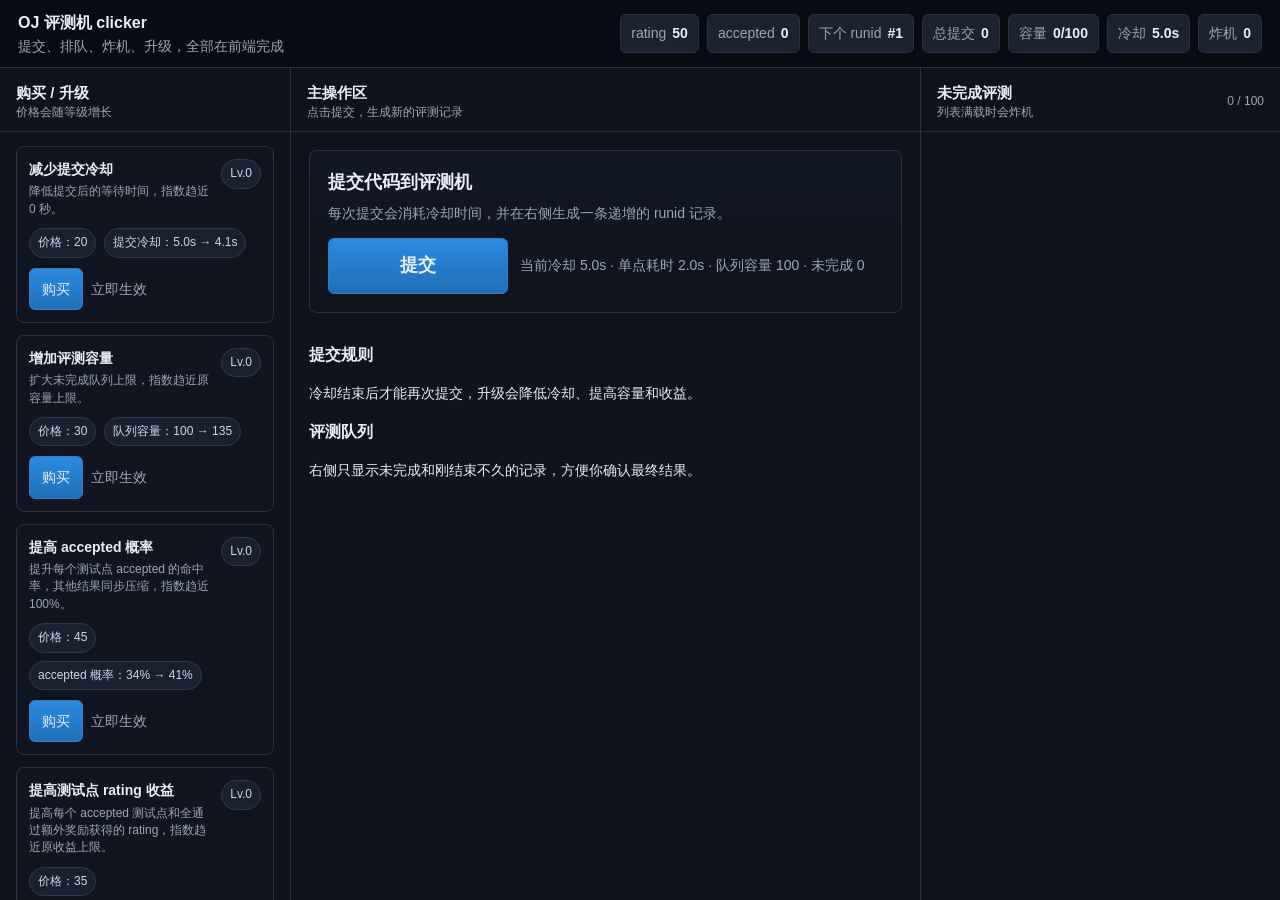
==== games/judge/index.html @ 15dc4944 "feat: 优化提交冷却、容量、接受概率和测试点收益逻辑，更新描述和效果显示" ====
<!doctype html>
<html lang="zh-CN">
<head>
  <meta charset="utf-8">
  <meta name="viewport" content="width=device-width, initial-scale=1">
  <title>OJ 评测机 clicker</title>
  <style>
    :root {
      color-scheme: dark;
      --bg: #0d1016;
      --panel: #141925;
      --panel-2: #111520;
      --line: #2a3242;
      --line-2: #3a4458;
      --text: #e8edf8;
      --muted: #9aa6ba;
      --good: #6bd68f;
      --warn: #efc75e;
      --bad: #ff7b7b;
      --chip: #1b2230;
      --radius: 8px;
      --sidebar: 290px;
      --rightbar: 360px;
      --topbar-h: 68px;
    }

    * { box-sizing: border-box; }
    html, body { height: 100%; }
    body {
      margin: 0;
      font: 14px/1.45 "Segoe UI", "PingFang SC", "Microsoft YaHei", sans-serif;
      background: linear-gradient(180deg, #0b0e14 0%, #0d1016 100%);
      color: var(--text);
      overflow: hidden;
    }

    button, input { font: inherit; }
    button {
      border: 1px solid var(--line);
      background: #1a2130;
      color: var(--text);
      border-radius: 6px;
      padding: 10px 12px;
      cursor: pointer;
      transition: background .15s ease, transform .08s ease, opacity .15s ease;
    }
    button:hover:not(:disabled) { background: #20293b; }
    button:active:not(:disabled) { transform: translateY(1px); }
    button:disabled { opacity: .45; cursor: not-allowed; }

    .app { height: 100vh; display: flex; flex-direction: column; }

    .topbar {
      min-height: var(--topbar-h);
      border-bottom: 1px solid var(--line);
      background: rgba(9, 12, 18, .96);
      display: flex;
      align-items: center;
      justify-content: space-between;
      gap: 12px;
      padding: 10px 18px;
    }
    .brand { display: flex; flex-direction: column; gap: 2px; min-width: 0; }
    .brand strong { font-size: 16px; letter-spacing: 0; }
    .brand span,
    .meta,
    .stat-label,
    .hint,
    .list-item small,
    .upgrade-desc,
    .sub,
    .meta-line,
    .empty,
    .log-entry time,
    .queue-foot {
      color: var(--muted);
    }

    .stats {
      display: flex;
      flex-wrap: wrap;
      gap: 8px;
      justify-content: flex-end;
    }
    .stat {
      display: inline-flex;
      align-items: center;
      gap: 6px;
      padding: 8px 10px;
      background: var(--chip);
      border: 1px solid var(--line);
      border-radius: 6px;
      white-space: nowrap;
    }
    .stat b { color: var(--text); }

    .main {
      flex: 1;
      min-height: 0;
      display: grid;
      grid-template-columns: var(--sidebar) minmax(360px, 1fr) var(--rightbar);
    }
    .panel {
      min-width: 0;
      min-height: 0;
      background: rgba(16, 20, 28, .94);
      overflow: hidden;
    }
    .panel + .panel { border-left: 1px solid var(--line); }
    .panel-inner { height: 100%; min-height: 0; display: flex; flex-direction: column; }
    .panel-head {
      padding: 14px 16px 10px;
      border-bottom: 1px solid var(--line);
      display: flex;
      justify-content: space-between;
      gap: 12px;
      align-items: center;
      flex-wrap: wrap;
    }
    .panel-head h2 { margin: 0; font-size: 15px; }
    .panel-head .sub { font-size: 12px; }
    .panel-body {
      min-height: 0;
      overflow: auto;
      padding: 14px 16px 16px;
      flex: 1 1 auto;
    }

    .upgrade-list,
    .queue-list { display: flex; flex-direction: column; gap: 12px; }
    .upgrade {
      border: 1px solid var(--line);
      border-radius: var(--radius);
      background: var(--panel-2);
      padding: 12px;
    }
    .upgrade-top {
      display: flex;
      justify-content: space-between;
      gap: 10px;
      align-items: flex-start;
    }
    .upgrade h3 { margin: 0 0 4px; font-size: 14px; }
    .upgrade-desc { font-size: 12px; margin-bottom: 10px; }
    .upgrade-meta { display: flex; flex-wrap: wrap; gap: 8px; margin-bottom: 10px; }
    .badge {
      display: inline-flex;
      align-items: center;
      gap: 4px;
      padding: 5px 8px;
      background: #192131;
      border: 1px solid #2e3a4f;
      border-radius: 999px;
      color: #cdd7e7;
      font-size: 12px;
      white-space: nowrap;
    }
    .upgrade-actions { display: flex; gap: 8px; align-items: center; flex-wrap: wrap; }
    .primary {
      background: linear-gradient(180deg, #2d8be0 0%, #1f6fb8 100%);
      border-color: #2b7fc8;
    }
    .primary:hover:not(:disabled) { background: linear-gradient(180deg, #3493e9 0%, #2177c6 100%); }

    .center-stage { display: flex; flex-direction: column; min-height: 0; }
    .workbench {
      display: grid;
      gap: 14px;
      padding: 18px;
      height: 100%;
      min-height: 0;
      align-content: start;
    }
    .submit-box {
      border: 1px solid var(--line);
      border-radius: var(--radius);
      background: linear-gradient(180deg, #121825 0%, #0f141d 100%);
      padding: 18px;
    }
    .submit-box h2 { margin: 0 0 8px; font-size: 18px; }
    .submit-box p { margin: 0 0 14px; color: var(--muted); }
    .submit-row { display: flex; gap: 12px; align-items: center; flex-wrap: wrap; }
    .submit-btn { min-width: 180px; min-height: 56px; font-size: 18px; font-weight: 700; }
    .submit-btn[disabled] { background: #1d2330; }

    .center-hint {
      border: 1px solid var(--line);
      border-radius: var(--radius);
      background: var(--panel-2);
      padding: 12px 14px;
      color: var(--muted);
      font-size: 13px;
    }

    .list-item {
      border: 1px solid var(--line);
      border-radius: var(--radius);
      background: var(--panel-2);
      padding: 12px;
      display: grid;
      gap: 8px;
    }
    .list-item-top {
      display: flex;
      justify-content: space-between;
      gap: 10px;
      align-items: center;
    }
    .list-item-note {
      font-size: 12px;
      color: var(--muted);
    }
    .status {
      display: inline-flex;
      align-items: center;
      padding: 4px 8px;
      border-radius: 999px;
      border: 1px solid var(--line);
      background: #181f2d;
      font-size: 12px;
      white-space: nowrap;
    }
    .status.good { color: var(--good); }
    .status.warn { color: var(--warn); }
    .status.bad { color: var(--bad); }
    .progress {
      height: 8px;
      background: #0e131c;
      border: 1px solid #273244;
      border-radius: 999px;
      overflow: hidden;
    }
    .progress > i {
      display: block;
      height: 100%;
      width: 0%;
      background: linear-gradient(90deg, #3d8ddb 0%, #6dc3ff 100%);
    }
    .list-item-footer,
    .queue-foot {
      display: flex;
      justify-content: space-between;
      gap: 10px;
      align-items: center;
      flex-wrap: wrap;
      font-size: 12px;
    }
    .empty {
      border: 1px dashed #334156;
      border-radius: var(--radius);
      padding: 18px;
      text-align: center;
      background: rgba(12, 16, 23, .55);
    }

    .overlay {
      position: fixed;
      inset: 0;
      background: rgba(0, 0, 0, .74);
      display: none;
      align-items: center;
      justify-content: center;
      padding: 20px;
      z-index: 50;
    }
    .overlay.show { display: flex; }
    .modal {
      width: min(420px, 100%);
      border: 1px solid #5f2424;
      background: #141016;
      color: var(--text);
      border-radius: 10px;
      overflow: hidden;
    }
    .modal-head {
      padding: 14px 16px;
      background: #2a1113;
      border-bottom: 1px solid #55242a;
      font-weight: 700;
    }
    .modal-body { padding: 16px; }
    .modal-body p { margin: 0 0 14px; color: #f3d9d9; font-size: 15px; }
    .modal-actions { display: flex; justify-content: flex-end; gap: 10px; }

    @media (max-width: 1120px) {
      .main {
        grid-template-columns: 270px minmax(0, 1fr);
        grid-template-rows: 1fr 1fr;
      }
      .panel.right {
        grid-column: 1 / -1;
        border-left: 0;
        border-top: 1px solid var(--line);
      }
    }

    @media (max-width: 840px) {
      body { overflow: auto; }
      .app { height: auto; min-height: 100vh; }
      .topbar {
        height: auto;
        padding: 12px 14px;
        align-items: flex-start;
        flex-direction: column;
      }
      .main {
        grid-template-columns: 1fr;
        grid-template-rows: auto auto auto;
        overflow: visible;
      }
      .panel + .panel {
        border-left: 0;
        border-top: 1px solid var(--line);
      }
      .panel-body { max-height: none; overflow: visible; }
      .center-cards { grid-template-columns: 1fr; }
      .submit-btn { width: 100%; }
      .submit-row { align-items: stretch; }
    }
  </style>
</head>
<body>
  <div class="app">
    <header class="topbar">
      <div class="brand">
        <strong>OJ 评测机 clicker</strong>
        <span>提交、排队、炸机、升级，全部在前端完成</span>
      </div>
      <div class="stats" id="stats"></div>
    </header>

    <main class="main">
      <section class="panel left">
        <div class="panel-inner">
          <div class="panel-head">
            <div>
              <h2>购买 / 升级</h2>
              <div class="sub">价格会随等级增长</div>
            </div>
          </div>
          <div class="panel-body">
            <div class="upgrade-list" id="upgrades"></div>
          </div>
        </div>
      </section>

      <section class="panel center">
        <div class="panel-inner center-stage">
          <div class="panel-head">
            <div>
              <h2>主操作区</h2>
              <div class="sub">点击提交，生成新的评测记录</div>
            </div>
          </div>
          <div class="workbench">
            <div class="submit-box">
              <h2>提交代码到评测机</h2>
              <p>每次提交会消耗冷却时间，并在右侧生成一条递增的 runid 记录。</p>
              <div class="submit-row">
                <button class="primary submit-btn" id="submitBtn">提交</button>
                <div class="meta" id="submitMeta"></div>
              </div>
            </div>

            <div class="center-cards">
              <div class="info-card">
                <h3>提交规则</h3>
                <p>冷却结束后才能再次提交，升级会降低冷却、提高容量和收益。</p>
              </div>
              <div class="info-card">
                <h3>评测队列</h3>
                <p>右侧只显示未完成和刚结束不久的记录，方便你确认最终结果。</p>
              </div>
            </div>
          </div>
        </div>
      </section>

      <section class="panel right">
        <div class="panel-inner">
          <div class="panel-head">
            <div>
              <h2>未完成评测</h2>
              <div class="sub">列表满载时会炸机</div>
            </div>
            <div class="sub" id="queueCount"></div>
          </div>
          <div class="panel-body">
            <div class="queue-list" id="queueList"></div>
          </div>
        </div>
      </section>
    </main>
  </div>

  <div class="overlay" id="bombOverlay" aria-hidden="true">
    <div class="modal" role="dialog" aria-modal="true" aria-labelledby="bombTitle">
      <div class="modal-head" id="bombTitle">评测机异常</div>
      <div class="modal-body">
        <p>你把评测机炸了💀</p>
        <div class="modal-actions">
          <button class="primary" id="closeBomb">关闭</button>
        </div>
      </div>
    </div>
  </div>

  <script>
    (() => {
      const STORAGE_KEY = 'oj-judge-clicker-save-v3';
      const STATUS_STEPS = ['Waiting', 'Compiling', 'Running testcase'];
      const TESTCASE_COUNT = 5;
      const TESTCASE_BASE_MS = 2000;
      const ALL_ACCEPTED_BONUS = 20;
      const FINAL_RESULTS = [
        { key: 'accepted', weight: 34, color: 'good' },
        { key: 'WA', weight: 22, color: 'warn' },
        { key: 'TLE', weight: 17, color: 'bad' },
        { key: 'MLE', weight: 10, color: 'bad' },
        { key: 'RE', weight: 11, color: 'bad' },
        { key: 'CE', weight: 6, color: 'bad' }
      ];

      const upgradeDefs = [
        {
          key: 'cooldown',
          title: '减少提交冷却',
          desc: '降低提交后的等待时间，指数趋近 0 秒。',
          basePrice: 20,
          priceMul: 1.55,
          effect: level => `提交冷却：${formatCooldown(getCooldownMs(level))} → ${formatCooldown(getCooldownMs(level + 1))}`
        },
        {
          key: 'capacity',
          title: '增加评测容量',
          desc: '扩大未完成队列上限，指数趋近原容量上限。',
          basePrice: 30,
          priceMul: 1.62,
          effect: level => `队列容量：${getCapacity(level)} → ${getCapacity(level + 1)}`
        },
        {
          key: 'accept',
          title: '提高 accepted 概率',
          desc: '提升每个测试点 accepted 的命中率，其他结果同步压缩，指数趋近 100%。',
          basePrice: 45,
          priceMul: 1.7,
          effect: level => `accepted 概率：${Math.round(getAcceptChance(level) * 100)}% → ${Math.round(getAcceptChance(level + 1) * 100)}%`
        },
        {
          key: 'testcase',
          title: '提高测试点 rating 收益',
          desc: '提高每个 accepted 测试点和全通过额外奖励获得的 rating，指数趋近原收益上限。',
          basePrice: 35,
          priceMul: 1.66,
          effect: level => `测试点收益：+${getTestcaseYield(level)} → +${getTestcaseYield(level + 1)} rating`
        },
        {
          key: 'speed',
          title: '优化测试点耗时',
          desc: '降低每个测试点的评测耗时，指数趋近 0ms。',
          basePrice: 40,
          priceMul: 1.58,
          effect: level => `单点耗时：${formatTestcaseDuration(getTestcaseDurationMs(level))} → ${formatTestcaseDuration(getTestcaseDurationMs(level + 1))}`
        }
      ];

      const el = {
        stats: document.getElementById('stats'),
        upgrades: document.getElementById('upgrades'),
        submitBtn: document.getElementById('submitBtn'),
        submitMeta: document.getElementById('submitMeta'),
        queueList: document.getElementById('queueList'),
        queueCount: document.getElementById('queueCount'),
        log: document.getElementById('log'),
        bombOverlay: document.getElementById('bombOverlay'),
        closeBomb: document.getElementById('closeBomb')
      };

      const defaultState = () => ({
        rating: 50,
        score: 0,
        nextRunId: 1,
        totalSubmits: 0,
        nextSubmitAt: 0,
        upgrades: { cooldown: 0, capacity: 0, accept: 0, testcase: 0, speed: 0 },
        queue: [],
        bombCount: 0,
        bombVisible: false,
        log: [],
        lastTickAt: Date.now()
      });

      let state = loadState();
      let timer = null;
      let bootstrapped = false;

      function loadState() {
        try {
          const raw = localStorage.getItem(STORAGE_KEY);
          if (!raw) return defaultState();
          return mergeState(defaultState(), JSON.parse(raw));
        } catch {
          return defaultState();
        }
      }

      function mergeState(base, saved) {
        const merged = {
          ...base,
          ...(saved && typeof saved === 'object' ? saved : {})
        };
        merged.upgrades = { ...base.upgrades, ...(saved && saved.upgrades ? saved.upgrades : {}) };
        merged.queue = Array.isArray(saved && saved.queue) ? saved.queue : [];
        merged.finished = Array.isArray(saved && saved.finished) ? saved.finished : [];
        merged.rating = Math.max(0, Number(merged.rating) || 0);
        merged.score = Math.max(0, Number(merged.score) || 0);
        merged.nextRunId = Math.max(1, Number(merged.nextRunId) || 1);
        merged.totalSubmits = Math.max(0, Number(merged.totalSubmits) || 0);
        merged.nextSubmitAt = Math.max(0, Number(merged.nextSubmitAt) || 0);
        merged.bombCount = Math.max(0, Number(merged.bombCount) || 0);
        merged.bombVisible = Boolean(merged.bombVisible);
        merged.lastTickAt = Number(merged.lastTickAt) || Date.now();
        return merged;
      }

      function saveState() {
        state.lastTickAt = Date.now();
        localStorage.setItem(STORAGE_KEY, JSON.stringify(state));
      }

      function clamp(v, min, max) {
        return Math.min(max, Math.max(min, v));
      }

      function formatNumber(v) {
        return Math.floor(v).toLocaleString('zh-CN');
      }

      function formatCooldown(ms) {
        if (ms <= 0) return '0s';
        return `${(ms / 1000).toFixed(ms >= 10000 ? 0 : 1)}s`;
      }

      function formatTestcaseDuration(ms) {
        if (ms <= 0) return '0ms';
        return ms < 1000 ? `${ms}ms` : formatCooldown(ms);
      }

      function formatDuration(ms) {
        const s = Math.floor(ms / 1000);
        const m = Math.floor(s / 60);
        const rem = s % 60;
        return m <= 0 ? `${rem}s` : `${m}m ${rem}s`;
      }

      function escapeHtml(text) {
        return String(text)
          .replace(/&/g, '&amp;')
          .replace(/</g, '&lt;')
          .replace(/>/g, '&gt;')
          .replace(/"/g, '&quot;')
          .replace(/'/g, '&#39;');
      }

      function logLine(text) {
        if (!Array.isArray(state.log)) state.log = [];
        state.log.unshift({
          text: String(text || ''),
          at: Date.now()
        });
        state.log = state.log.slice(0, 50);
      }

      function addRating(amount) {
        state.rating += amount;
      }

      function randomChoiceWeighted(items) {
        const total = items.reduce((sum, item) => sum + item.weight, 0);
        let roll = Math.random() * total;
        for (const item of items) {
          roll -= item.weight;
          if (roll <= 0) return item;
        }
        return items[items.length - 1];
      }

      function approachLimit(base, limit, level, decay) {
        return limit - (limit - base) * Math.pow(decay, Math.max(0, level));
      }

      function getCooldownMs(level) {
        return Math.ceil(approachLimit(5000, 0, level, 0.82));
      }

      function getCapacity(level) {
        return Math.floor(approachLimit(100, 660, level, 0.9375));
      }

      function getAcceptChance(level) {
        return approachLimit(0.34, 1, level, 0.9);
      }

      function getTestcaseYield(level) {
        return Math.floor(approachLimit(2, 26, level, 11 / 12));
      }

      function getAllAcceptedBonus(level) {
        return Math.floor(approachLimit(ALL_ACCEPTED_BONUS, 80, level, 11 / 12));
      }

      function getTestcaseDurationMs(level) {
        return Math.ceil(approachLimit(TESTCASE_BASE_MS, 0, level, 0.88));
      }

      function getPrice(def) {
        const level = state.upgrades[def.key] || 0;
        return Math.ceil(def.basePrice * Math.pow(def.priceMul, level));
      }

      function canAfford(def) {
        return state.rating >= getPrice(def);
      }

      function resultColor(result) {
        const found = FINAL_RESULTS.find(r => r.key === result);
        return found ? found.color : 'warn';
      }

      function numericRunId(job) {
        const runId = Number(job && job.runId);
        return Number.isFinite(runId) ? runId : 0;
      }

      function currentCooldown() {
        return getCooldownMs(state.upgrades.cooldown || 0);
      }

      function queueCapacity() {
        return getCapacity(state.upgrades.capacity || 0);
      }

      function currentPendingCount() {
        return state.queue.length;
      }

      function pickTestcaseResult() {
        const acceptChance = getAcceptChance(state.upgrades.accept || 0);
        if (Math.random() < acceptChance) {
          return FINAL_RESULTS.find(item => item.key === 'accepted');
        }
        const speedBoost = state.upgrades.speed || 0;
        const optimizedFactor = 1 + speedBoost * 0.02;
        const adjusted = FINAL_RESULTS
          .filter(item => item.key !== 'accepted')
          .map(item => {
            if (item.key === 'TLE' || item.key === 'MLE' || item.key === 'RE') {
              return { ...item, weight: item.weight / optimizedFactor };
            }
            return item;
          });
        return randomChoiceWeighted(adjusted);
      }

      function spawnRun() {
        const now = Date.now();
        const runId = state.nextRunId++;
        const job = {
          runId,
          createdAt: now,
          stageIndex: 0,
          stageStartAt: now,
          testcaseIndex: 0,
          acceptedCount: 0,
          finalResult: null,
          finalAt: null,
          progress: 0
        };
        state.queue.push(job);
        state.totalSubmits += 1;
        state.nextSubmitAt = now + currentCooldown();
        // logLine(`runid #${runId} 已提交到评测队列`);
        if (state.queue.length > queueCapacity()) {
          triggerBomb();
        }
      }

      function triggerBomb() {
        state.bombCount += 1;
        state.queue = [];
        state.bombVisible = true;
        state.nextSubmitAt = Math.max(state.nextSubmitAt, Date.now() + 1000);
        // logLine('评测机炸了，队列已清空');
        renderBomb();
        saveState();
      }

      function finishJob(job, now, resultKey) {
        job.finalResult = resultKey;
        job.finalAt = now;
        job.progress = 100;
        job.resultAt = now;
        job.purgeAt = now + 1500;
        if (resultKey === 'accepted') {
          addRating(getAllAcceptedBonus(state.upgrades.testcase || 0));
          state.score += 1;
        }
        state.finished.unshift(job);
        state.finished = state.finished.slice(0, 12);
      }

      function tickJobs(now) {
        const nextQueue = [];
        for (const job of state.queue) {
          if (job.finalResult) continue;
          const stageDuration = job.stageIndex < 2 ? 700 : getTestcaseDurationMs(state.upgrades.speed || 0);
          const stageStartAt = Number(job.stageStartAt);
          if (!Number.isFinite(stageStartAt) || stageStartAt <= 0 || stageStartAt > now) {
            job.stageStartAt = now;
          }
          const elapsed = now - job.stageStartAt;
          if (elapsed >= stageDuration) {
            if (job.stageIndex < 2) {
              job.stageIndex += 1;
              job.stageStartAt = now;
            } else {
              const result = pickTestcaseResult();
              if (result.key === 'accepted') {
                job.acceptedCount += 1;
                addRating(getTestcaseYield(state.upgrades.testcase || 0));
                if (job.acceptedCount >= TESTCASE_COUNT) {
                  finishJob(job, now, 'accepted');
                  continue;
                }
                job.testcaseIndex += 1;
                job.stageStartAt = now;
              } else {
                finishJob(job, now, result.key);
                continue;
              }
            }
          }
          nextQueue.push(job);
        }
        state.queue = nextQueue.filter(job => !job.finalResult);
        state.finished = state.finished.filter(job => !job.resultShownAt || now < job.purgeAt);
      }

      function updateCooldown(now) {
        if (state.nextSubmitAt && now >= state.nextSubmitAt) {
          state.nextSubmitAt = 0;
        }
      }

      function computeJobView(job, now) {
        if (job.finalResult) {
          return {
            status: job.finalResult,
            detail: '已完成',
            progress: 100,
            color: resultColor(job.finalResult)
          };
        }
        const stageDuration = job.stageIndex < 2 ? 700 : getTestcaseDurationMs(state.upgrades.speed || 0);
        const stageStartAt = Number(job.stageStartAt);
        const elapsed = Number.isFinite(stageStartAt) ? now - stageStartAt : 0;
        const progress = clamp(elapsed / stageDuration, 0, 1);
        const stage = STATUS_STEPS[job.stageIndex] || 'Waiting';
        const nextStage = STATUS_STEPS[job.stageIndex + 1];
        const detail = nextStage ? `${stage} → ${nextStage}` : `测试点 ${job.testcaseIndex + 1}/${TESTCASE_COUNT}`;
        return {
          status: stage,
          detail,
          progress: Math.round(progress * 100),
          color: 'warn'
        };
      }

      function renderUpgrades() {
        el.upgrades.innerHTML = '';
        for (const def of upgradeDefs) {
          const level = state.upgrades[def.key] || 0;
          const price = getPrice(def);
          const disabled = !canAfford(def);
          const node = document.createElement('div');
          node.className = 'upgrade';
          node.innerHTML = `
            <div class="upgrade-top">
              <div>
                <h3>${def.title}</h3>
                <div class="upgrade-desc">${def.desc}</div>
              </div>
              <span class="badge">Lv.${level}</span>
            </div>
            <div class="upgrade-meta">
              <span class="badge">价格：${formatNumber(price)}</span>
              <span class="badge">${def.effect(level)}</span>
            </div>
            <div class="upgrade-actions">
              <button class="primary" data-upgrade="${def.key}" ${disabled ? 'disabled' : ''}>购买</button>
              <span class="hint">${disabled ? 'rating 不足' : '立即生效'}</span>
            </div>
          `;
          el.upgrades.appendChild(node);
        }
      }

      function renderStats() {
        const now = Date.now();
        const remain = Math.max(0, state.nextSubmitAt - now);
        const cooldownMs = currentCooldown();
        el.stats.innerHTML = `
          <div class="stat"><span class="stat-label">rating</span><b>${formatNumber(state.rating)}</b></div>
          <div class="stat"><span class="stat-label">accepted</span><b>${formatNumber(state.score)}</b></div>
          <div class="stat"><span class="stat-label">下个 runid</span><b>#${state.nextRunId}</b></div>
          <div class="stat"><span class="stat-label">总提交</span><b>${formatNumber(state.totalSubmits)}</b></div>
          <div class="stat"><span class="stat-label">容量</span><b>${currentPendingCount()}/${queueCapacity()}</b></div>
          <div class="stat"><span class="stat-label">冷却</span><b>${remain > 0 ? formatCooldown(remain) : formatCooldown(cooldownMs)}</b></div>
          <div class="stat"><span class="stat-label">炸机</span><b>${formatNumber(state.bombCount)}</b></div>
        `;
      }

      function renderSubmit() {
        const now = Date.now();
        const remain = Math.max(0, state.nextSubmitAt - now);
        const canSubmit = remain <= 0 && !state.bombVisible;
        el.submitBtn.disabled = !canSubmit;
        el.submitBtn.textContent = canSubmit ? '提交' : `冷却中 ${Math.ceil(remain / 1000)}s`;
        el.submitMeta.textContent = `当前冷却 ${formatCooldown(currentCooldown())} · 单点耗时 ${formatTestcaseDuration(getTestcaseDurationMs(state.upgrades.speed || 0))} · 队列容量 ${queueCapacity()} · 未完成 ${currentPendingCount()}`;
      }

      function renderQueue() {
        el.queueCount.textContent = `${currentPendingCount()} / ${queueCapacity()}`;
        const now = Date.now();
        const visibleJobs = state.queue
          .concat(state.finished)
          .sort((a, b) => numericRunId(b) - numericRunId(a));
        if (!visibleJobs.length) {
          el.queueList.innerHTML = '<div class="empty">暂无未完成评测</div>';
          return;
        }
        el.queueList.innerHTML = '';
        for (const job of visibleJobs) {
          if (job.finalResult && !job.resultShownAt) {
            job.resultShownAt = now;
            job.purgeAt = now + 1500;
          }
          const view = computeJobView(job, now);
          const item = document.createElement('div');
          item.className = 'list-item';
          item.innerHTML = `
            <div class="list-item-top">
              <div>
                <strong>runid #${job.runId}</strong><br>
                <small>${view.detail}</small>
              </div>
              <span class="status ${view.color}">${view.status}</span>
            </div>
            <div class="progress"><i style="width:${view.progress}%"></i></div>
            <div class="list-item-footer">
              <span>阶段：${STATUS_STEPS[job.stageIndex] || 'Finalizing'}${job.stageIndex >= 2 ? ` ${job.testcaseIndex + 1}/${TESTCASE_COUNT}` : ''}</span>
              <span>已用时：${formatDuration(Math.max(0, now - job.createdAt))}</span>
            </div>
          `;
          el.queueList.appendChild(item);
        }
      }

      function renderLog() {
        if (!el.log) return;
        if (!state.log.length) {
          el.log.innerHTML = '<div class="log-entry">系统已就绪</div>';
          return;
        }
        el.log.innerHTML = state.log.map(item => `
          <div class="log-entry">
            <div>${escapeHtml(item.text)}</div>
            <time>${new Date(item.at).toLocaleTimeString('zh-CN', { hour12: false })}</time>
          </div>
        `).join('');
      }

      function renderBomb() {
        if (!el.bombOverlay) return;
        el.bombOverlay.classList.toggle('show', state.bombVisible);
        el.bombOverlay.setAttribute('aria-hidden', String(!state.bombVisible));
      }

      function renderAll() {
        renderUpgrades();
        renderStats();
        renderSubmit();
        renderQueue();
        renderLog();
        renderBomb();
      }

      function purchaseUpgrade(key) {
        const def = upgradeDefs.find(x => x.key === key);
        if (!def) return;
        const level = state.upgrades[key] || 0;
        const price = getPrice(def);
        if (state.rating < price) return;
        state.rating -= price;
        state.upgrades[key] = level + 1;
        // logLine(`购买 ${def.title} Lv.${level + 1}`);
        saveState();
        renderAll();
      }

      function mainLoop() {
        const now = Date.now();
        const delta = now - (state.lastTickAt || now);
        if (delta < 0 || delta > 60000) state.lastTickAt = now;
        updateCooldown(now);
        tickJobs(now);
        renderAll();
        saveState();
      }

      function startLoop() {
        if (!timer) {
          timer = setInterval(mainLoop, 250);
        }
        if (!bootstrapped) {
          window.addEventListener('focus', mainLoop);
          document.addEventListener('visibilitychange', () => {
            if (!document.hidden) mainLoop();
          });
          window.addEventListener('beforeunload', saveState);
          bootstrapped = true;
        }
      }

      el.upgrades.addEventListener('click', e => {
        const btn = e.target.closest('[data-upgrade]');
        if (!btn) return;
        purchaseUpgrade(btn.dataset.upgrade);
      });

      if (el.submitBtn) {
        el.submitBtn.addEventListener('click', () => {
          const now = Date.now();
          if (state.bombVisible) return;
          if (now < state.nextSubmitAt) return;
          spawnRun();
          saveState();
          renderAll();
        });
      }

      if (el.closeBomb) {
        el.closeBomb.addEventListener('click', () => {
          state.bombVisible = false;
          // logLine('关闭炸机弹窗');
          saveState();
          renderAll();
        });
      }

      if (el.bombOverlay) {
        el.bombOverlay.addEventListener('click', e => {
          if (e.target === el.bombOverlay && el.closeBomb) el.closeBomb.click();
        });
      }

      state.queue = state.queue.map(job => ({
        ...job,
        runId: Number(job.runId) || 0,
        createdAt: Number(job.createdAt) || Date.now(),
        stageIndex: clamp(Number(job.stageIndex) || 0, 0, STATUS_STEPS.length - 1),
        stageStartAt: sanitizeStageStartAt(job),
        testcaseIndex: clamp(Number(job.testcaseIndex) || 0, 0, TESTCASE_COUNT - 1),
        acceptedCount: clamp(Number(job.acceptedCount) || 0, 0, TESTCASE_COUNT),
        finalResult: job.finalResult || null,
        finalAt: Number(job.finalAt) || null,
        progress: Number(job.progress) || 0
      }));

      function sanitizeStageStartAt(job) {
        const now = Date.now();
        const stageStartAt = Number(job.stageStartAt);
        const createdAt = Number(job.createdAt);
        if (Number.isFinite(stageStartAt) && stageStartAt > 0 && stageStartAt <= now) return stageStartAt;
        if (Number.isFinite(createdAt) && createdAt > 0 && createdAt <= now) return createdAt;
        return now;
      }

      state.log = state.log.map(item => ({
        text: String(item.text || ''),
        at: Number(item.at) || Date.now()
      }));

      if (!state.log.length) {
        // logLine('系统已就绪');
      }

      renderAll();
      mainLoop();
      startLoop();
    })();
  </script>
</body>
</html>
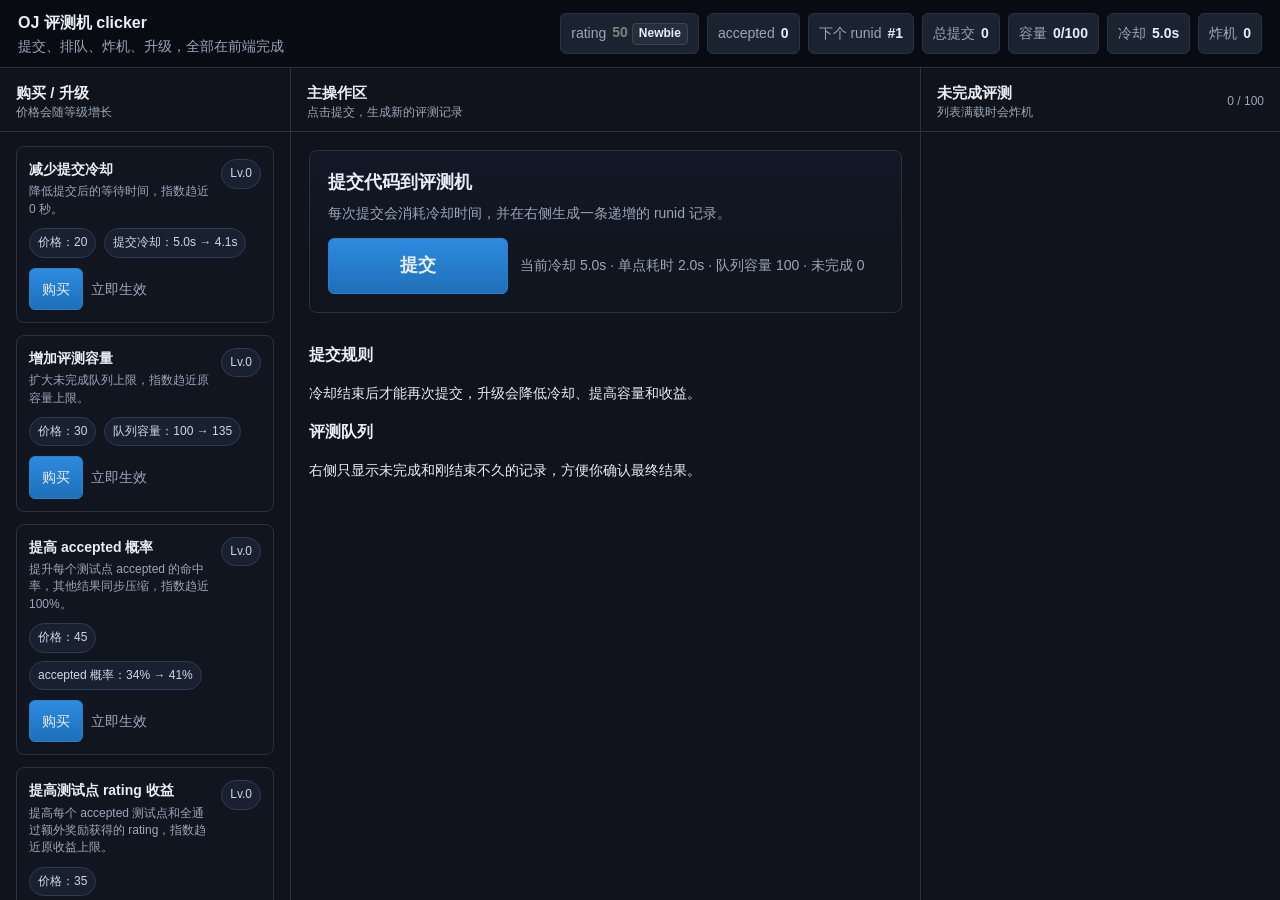
==== commit 4103e45c: "feat: 添加评分系统和自动提交功能，优化游戏逻辑和界面显示" ====
--- a/games/judge/index.html
+++ b/games/judge/index.html
@@ -190,6 +190,42 @@
       padding: 12px 14px;
       color: var(--muted);
       font-size: 13px;
+    }
+
+    .rating-value {
+      font-weight: 700;
+    }
+    .rating-value.unrated {
+      color: #000000;
+      -webkit-text-stroke: .35px #e8edf8;
+      text-shadow: 0 0 2px rgba(255, 255, 255, .55);
+    }
+    .rating-value.headquarters { color: #000000; -webkit-text-stroke: .35px #e8edf8; }
+    .rating-value.newbie { color: #808080; }
+    .rating-value.pupil { color: #008000; }
+    .rating-value.specialist { color: #03a89e; }
+    .rating-value.expert { color: #0000ff; }
+    .rating-value.candidate-master { color: #aa00aa; }
+    .rating-value.master,
+    .rating-value.international-master { color: #ff8c00; }
+    .rating-value.grandmaster,
+    .rating-value.international-grandmaster { color: #ff0000; }
+    .rating-value.legendary-grandmaster,
+    .rating-value.tourist {
+      color: #ff0000;
+      text-shadow: -0.55em 0 0 #000000;
+    }
+    .rating-title {
+      display: inline-flex;
+      align-items: center;
+      margin-left: 4px;
+      padding: 1px 6px;
+      border: 1px solid var(--line-2);
+      border-radius: 4px;
+      background: rgba(255, 255, 255, .06);
+      color: var(--text);
+      font-weight: 600;
+      font-size: 12px;
     }
 
     .list-item {
@@ -461,6 +497,14 @@
           basePrice: 40,
           priceMul: 1.58,
           effect: level => `单点耗时：${formatTestcaseDuration(getTestcaseDurationMs(level))} → ${formatTestcaseDuration(getTestcaseDurationMs(level + 1))}`
+        },
+        {
+          key: 'bot',
+          title: 'bot 自动提交',
+          desc: '每隔特定时间自动提交一份代码，升级会缩短间隔，封底为 0ms。',
+          basePrice: 120,
+          priceMul: 1.75,
+          effect: level => `自动提交间隔：${formatTestcaseDuration(getBotIntervalMs(level))} → ${formatTestcaseDuration(getBotIntervalMs(level + 1))}`
         }
       ];
 
@@ -482,7 +526,8 @@
         nextRunId: 1,
         totalSubmits: 0,
         nextSubmitAt: 0,
-        upgrades: { cooldown: 0, capacity: 0, accept: 0, testcase: 0, speed: 0 },
+        nextBotSubmitAt: 0,
+        upgrades: { cooldown: 0, capacity: 0, accept: 0, testcase: 0, speed: 0, bot: 0 },
         queue: [],
         bombCount: 0,
         bombVisible: false,
@@ -517,6 +562,7 @@
         merged.nextRunId = Math.max(1, Number(merged.nextRunId) || 1);
         merged.totalSubmits = Math.max(0, Number(merged.totalSubmits) || 0);
         merged.nextSubmitAt = Math.max(0, Number(merged.nextSubmitAt) || 0);
+        merged.nextBotSubmitAt = Math.max(0, Number(merged.nextBotSubmitAt) || 0);
         merged.bombCount = Math.max(0, Number(merged.bombCount) || 0);
         merged.bombVisible = Boolean(merged.bombVisible);
         merged.lastTickAt = Number(merged.lastTickAt) || Date.now();
@@ -537,11 +583,13 @@
       }
 
       function formatCooldown(ms) {
+        if (!Number.isFinite(ms)) return '未购买';
         if (ms <= 0) return '0s';
         return `${(ms / 1000).toFixed(ms >= 10000 ? 0 : 1)}s`;
       }
 
       function formatTestcaseDuration(ms) {
+        if (!Number.isFinite(ms)) return '未购买';
         if (ms <= 0) return '0ms';
         return ms < 1000 ? `${ms}ms` : formatCooldown(ms);
       }
@@ -611,6 +659,11 @@
 
       function getTestcaseDurationMs(level) {
         return Math.ceil(approachLimit(TESTCASE_BASE_MS, 0, level, 0.88));
+      }
+
+      function getBotIntervalMs(level) {
+        if (level <= 0) return Infinity;
+        return Math.ceil(approachLimit(10000, 0, level - 1, 0.82));
       }
 
       function getPrice(def) {
@@ -662,7 +715,7 @@
         return randomChoiceWeighted(adjusted);
       }
 
-      function spawnRun() {
+      function spawnRun(applyManualCooldown = true) {
         const now = Date.now();
         const runId = state.nextRunId++;
         const job = {
@@ -678,7 +731,9 @@
         };
         state.queue.push(job);
         state.totalSubmits += 1;
-        state.nextSubmitAt = now + currentCooldown();
+        if (applyManualCooldown) {
+          state.nextSubmitAt = now + currentCooldown();
+        }
         // logLine(`runid #${runId} 已提交到评测队列`);
         if (state.queue.length > queueCapacity()) {
           triggerBomb();
@@ -752,6 +807,64 @@
         }
       }
 
+      function updateBot(now) {
+        const botLevel = state.upgrades.bot || 0;
+        if (botLevel <= 0 || state.bombVisible) {
+          state.nextBotSubmitAt = 0;
+          return;
+        }
+        const interval = getBotIntervalMs(botLevel);
+        if (!Number.isFinite(interval)) return;
+        if (!state.nextBotSubmitAt || state.nextBotSubmitAt > now + interval) {
+          state.nextBotSubmitAt = now + interval;
+          return;
+        }
+        const capacity = queueCapacity();
+        let guard = 0;
+        while (now >= state.nextBotSubmitAt && guard < 25) {
+          spawnRun(false);
+          if (state.bombVisible || state.queue.length > capacity) break;
+          state.nextBotSubmitAt += interval;
+          if (interval <= 0) break;
+          guard += 1;
+        }
+        if (interval <= 0 && !state.bombVisible) {
+          state.nextBotSubmitAt = now;
+        }
+      }
+
+      function ratingInfo(rating) {
+        const r = Math.floor(Number(rating) || 0);
+        const tiers = [
+          { min: 4000, cls: 'tourist', title: 'Tourist' },
+          { min: 3000, cls: 'legendary-grandmaster', title: 'Legendary Grandmaster' },
+          { min: 2600, cls: 'international-grandmaster', title: 'International Grandmaster' },
+          { min: 2400, cls: 'grandmaster', title: 'Grandmaster' },
+          { min: 2300, cls: 'international-master', title: 'International Master' },
+          { min: 2100, cls: 'master', title: 'Master' },
+          { min: 1900, cls: 'candidate-master', title: 'Candidate Master' },
+          { min: 1600, cls: 'expert', title: 'Expert' },
+          { min: 1400, cls: 'specialist', title: 'Specialist' },
+          { min: 1200, cls: 'pupil', title: 'Pupil' },
+          { min: 0, cls: 'newbie', title: 'Newbie' }
+        ];
+        const tier = tiers.find(item => r >= item.min) || tiers[tiers.length - 1];
+        const decoration = r > 5000 ? ratingDecoration(r - 5000) : '';
+        return { ...tier, title: tier.title + decoration };
+      }
+
+      function ratingDecoration(extra) {
+        const stars = Math.floor(extra / 1000);
+        const pluses = Math.floor((extra % 1000) / 250);
+        const starText = stars > 9 ? `${stars}*` : '*'.repeat(stars);
+        return `${starText}${'+'.repeat(pluses)}`;
+      }
+
+      function renderRatingStat() {
+        const info = ratingInfo(state.rating);
+        return `<span class="rating-value ${info.cls}">${formatNumber(state.rating)}</span><span class="rating-title">${escapeHtml(info.title)}</span>`;
+      }
+
       function computeJobView(job, now) {
         if (job.finalResult) {
           return {
@@ -810,7 +923,7 @@
         const remain = Math.max(0, state.nextSubmitAt - now);
         const cooldownMs = currentCooldown();
         el.stats.innerHTML = `
-          <div class="stat"><span class="stat-label">rating</span><b>${formatNumber(state.rating)}</b></div>
+          <div class="stat"><span class="stat-label">rating</span><b>${renderRatingStat()}</b></div>
           <div class="stat"><span class="stat-label">accepted</span><b>${formatNumber(state.score)}</b></div>
           <div class="stat"><span class="stat-label">下个 runid</span><b>#${state.nextRunId}</b></div>
           <div class="stat"><span class="stat-label">总提交</span><b>${formatNumber(state.totalSubmits)}</b></div>
@@ -826,7 +939,9 @@
         const canSubmit = remain <= 0 && !state.bombVisible;
         el.submitBtn.disabled = !canSubmit;
         el.submitBtn.textContent = canSubmit ? '提交' : `冷却中 ${Math.ceil(remain / 1000)}s`;
-        el.submitMeta.textContent = `当前冷却 ${formatCooldown(currentCooldown())} · 单点耗时 ${formatTestcaseDuration(getTestcaseDurationMs(state.upgrades.speed || 0))} · 队列容量 ${queueCapacity()} · 未完成 ${currentPendingCount()}`;
+        const botLevel = state.upgrades.bot || 0;
+        const botText = botLevel > 0 ? ` · bot 间隔 ${formatTestcaseDuration(getBotIntervalMs(botLevel))}` : '';
+        el.submitMeta.textContent = `当前冷却 ${formatCooldown(currentCooldown())} · 单点耗时 ${formatTestcaseDuration(getTestcaseDurationMs(state.upgrades.speed || 0))}${botText} · 队列容量 ${queueCapacity()} · 未完成 ${currentPendingCount()}`;
       }
 
       function renderQueue() {
@@ -913,6 +1028,7 @@
         const delta = now - (state.lastTickAt || now);
         if (delta < 0 || delta > 60000) state.lastTickAt = now;
         updateCooldown(now);
+        updateBot(now);
         tickJobs(now);
         renderAll();
         saveState();
@@ -943,7 +1059,7 @@
           const now = Date.now();
           if (state.bombVisible) return;
           if (now < state.nextSubmitAt) return;
-          spawnRun();
+          spawnRun(true);
           saveState();
           renderAll();
         });
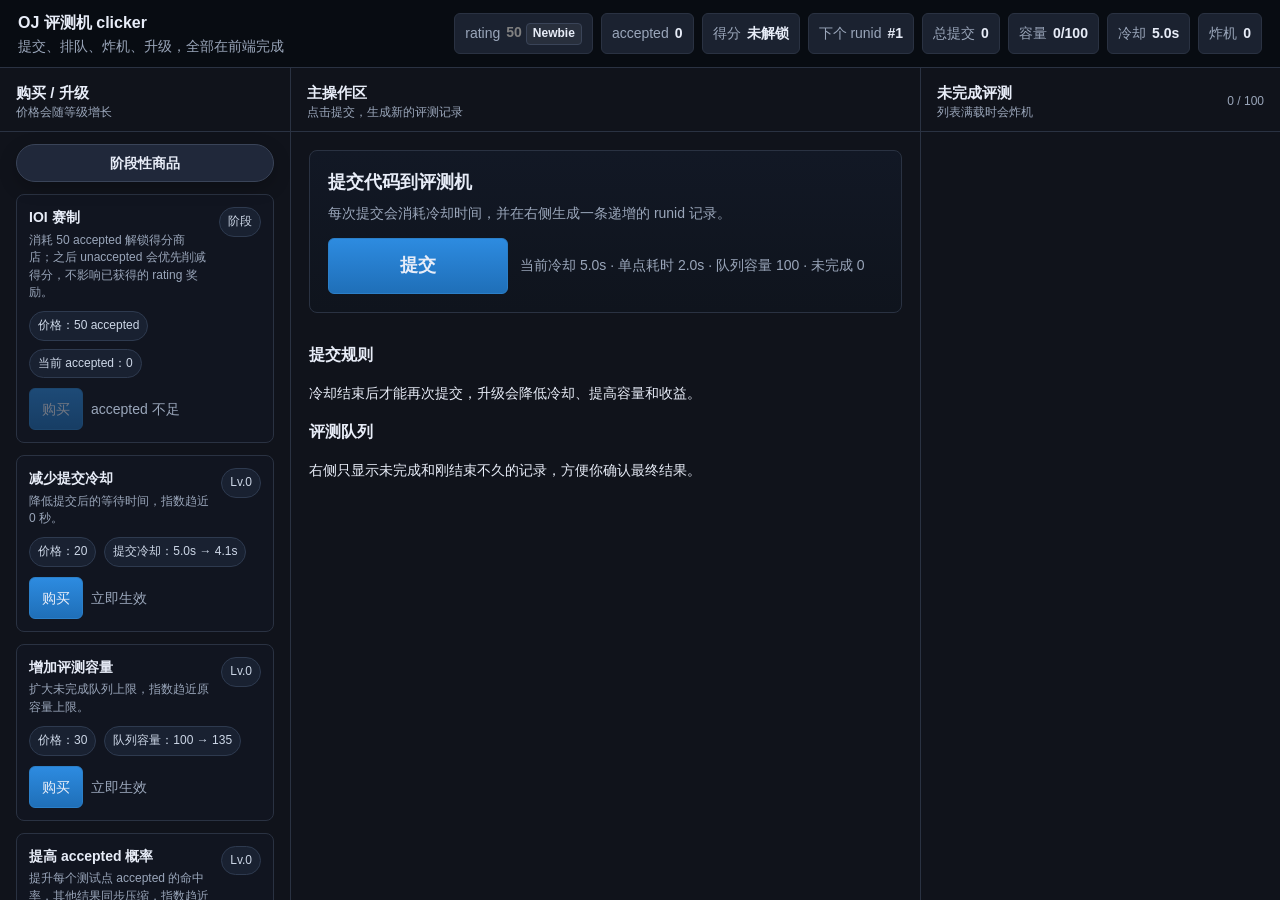
==== commit c5aaeac2: "feat: 添加阶段性商品功能，优化 accepted 和得分逻辑，更新界面显示" ====
--- a/games/judge/index.html
+++ b/games/judge/index.html
@@ -128,6 +128,20 @@
 
     .upgrade-list,
     .queue-list { display: flex; flex-direction: column; gap: 12px; }
+    .upgrade-divider {
+      position: sticky;
+      top: -14px;
+      z-index: 1;
+      margin: -2px 0 0;
+      padding: 8px 10px;
+      border: 1px solid var(--line-2);
+      border-radius: 999px;
+      background: #20283a;
+      color: var(--text);
+      font-weight: 700;
+      text-align: center;
+      box-shadow: 0 6px 18px rgba(0, 0, 0, .22);
+    }
     .upgrade {
       border: 1px solid var(--line);
       border-radius: var(--radius);
@@ -522,7 +536,9 @@
 
       const defaultState = () => ({
         rating: 50,
+        accepted: 0,
         score: 0,
+        ioiEnabled: false,
         nextRunId: 1,
         totalSubmits: 0,
         nextSubmitAt: 0,
@@ -558,7 +574,14 @@
         merged.queue = Array.isArray(saved && saved.queue) ? saved.queue : [];
         merged.finished = Array.isArray(saved && saved.finished) ? saved.finished : [];
         merged.rating = Math.max(0, Number(merged.rating) || 0);
-        merged.score = Math.max(0, Number(merged.score) || 0);
+        merged.ioiEnabled = Boolean(merged.ioiEnabled);
+        if (saved && typeof saved === 'object' && !('accepted' in saved) && !merged.ioiEnabled) {
+          merged.accepted = Math.max(0, Number(saved.score) || 0);
+          merged.score = 0;
+        } else {
+          merged.accepted = Math.max(0, Number(merged.accepted) || 0);
+          merged.score = Math.max(0, Number(merged.score) || 0);
+        }
         merged.nextRunId = Math.max(1, Number(merged.nextRunId) || 1);
         merged.totalSubmits = Math.max(0, Number(merged.totalSubmits) || 0);
         merged.nextSubmitAt = Math.max(0, Number(merged.nextSubmitAt) || 0);
@@ -671,11 +694,24 @@
         return Math.ceil(def.basePrice * Math.pow(def.priceMul, level));
       }
 
+      function getScorePrice() {
+        return Math.ceil(75 * Math.pow(1.18, state.score || 0));
+      }
+
       function canAfford(def) {
         return state.rating >= getPrice(def);
       }
 
+      function canBuyIoiRules() {
+        return !state.ioiEnabled && state.accepted >= 50;
+      }
+
+      function canBuyScore() {
+        return state.ioiEnabled && state.rating >= getScorePrice();
+      }
+
       function resultColor(result) {
+        if (result === 'unaccepted') return 'bad';
         const found = FINAL_RESULTS.find(r => r.key === result);
         return found ? found.color : 'warn';
       }
@@ -725,6 +761,8 @@
           stageStartAt: now,
           testcaseIndex: 0,
           acceptedCount: 0,
+          unacceptedCount: 0,
+          ratingEarned: 0,
           finalResult: null,
           finalAt: null,
           progress: 0
@@ -757,8 +795,11 @@
         job.resultAt = now;
         job.purgeAt = now + 1500;
         if (resultKey === 'accepted') {
-          addRating(getAllAcceptedBonus(state.upgrades.testcase || 0));
-          state.score += 1;
+          const bonus = getAllAcceptedBonus(state.upgrades.testcase || 0);
+          addRating(bonus);
+          job.ratingEarned = Math.max(0, Number(job.ratingEarned) || 0) + bonus;
+          addRating(job.ratingEarned);
+          state.accepted += 1;
         }
         state.finished.unshift(job);
         state.finished = state.finished.slice(0, 12);
@@ -781,10 +822,23 @@
             } else {
               const result = pickTestcaseResult();
               if (result.key === 'accepted') {
+                const yieldValue = getTestcaseYield(state.upgrades.testcase || 0);
                 job.acceptedCount += 1;
-                addRating(getTestcaseYield(state.upgrades.testcase || 0));
-                if (job.acceptedCount >= TESTCASE_COUNT) {
-                  finishJob(job, now, 'accepted');
+                addRating(yieldValue);
+                job.ratingEarned = Math.max(0, Number(job.ratingEarned) || 0) + yieldValue;
+                if (job.acceptedCount + job.unacceptedCount >= TESTCASE_COUNT) {
+                  finishJob(job, now, job.acceptedCount >= TESTCASE_COUNT ? 'accepted' : 'unaccepted');
+                  continue;
+                }
+                job.testcaseIndex += 1;
+                job.stageStartAt = now;
+              } else if (state.ioiEnabled) {
+                if (state.score > 0) {
+                  state.score = Math.max(0, state.score - 1);
+                }
+                job.unacceptedCount += 1;
+                if (state.score <= 0 || job.acceptedCount + job.unacceptedCount >= TESTCASE_COUNT) {
+                  finishJob(job, now, 'unaccepted');
                   continue;
                 }
                 job.testcaseIndex += 1;
@@ -869,7 +923,7 @@
         if (job.finalResult) {
           return {
             status: job.finalResult,
-            detail: '已完成',
+            detail: job.finalResult === 'accepted' ? `已完成 · rating 额外 +${formatNumber(job.ratingEarned || 0)}` : '已完成',
             progress: 100,
             color: resultColor(job.finalResult)
           };
@@ -880,7 +934,7 @@
         const progress = clamp(elapsed / stageDuration, 0, 1);
         const stage = STATUS_STEPS[job.stageIndex] || 'Waiting';
         const nextStage = STATUS_STEPS[job.stageIndex + 1];
-        const detail = nextStage ? `${stage} → ${nextStage}` : `测试点 ${job.testcaseIndex + 1}/${TESTCASE_COUNT}`;
+        const detail = nextStage ? `${stage} → ${nextStage}` : `测试点 ${job.testcaseIndex + 1}/${TESTCASE_COUNT}${job.unacceptedCount ? ` · unaccepted ${job.unacceptedCount}` : ''}`;
         return {
           status: stage,
           detail,
@@ -891,6 +945,7 @@
 
       function renderUpgrades() {
         el.upgrades.innerHTML = '';
+        renderPhaseShop();
         for (const def of upgradeDefs) {
           const level = state.upgrades[def.key] || 0;
           const price = getPrice(def);
@@ -918,13 +973,67 @@
         }
       }
 
+      function renderPhaseShop() {
+        const divider = document.createElement('div');
+        divider.className = 'upgrade-divider';
+        divider.textContent = '阶段性商品';
+        el.upgrades.appendChild(divider);
+
+        if (!state.ioiEnabled) {
+          const node = document.createElement('div');
+          node.className = 'upgrade';
+          node.innerHTML = `
+            <div class="upgrade-top">
+              <div>
+                <h3>IOI 赛制</h3>
+                <div class="upgrade-desc">消耗 50 accepted 解锁得分商店；之后 unaccepted 会优先削减得分，不影响已获得的 rating 奖励。</div>
+              </div>
+              <span class="badge">阶段</span>
+            </div>
+            <div class="upgrade-meta">
+              <span class="badge">价格：50 accepted</span>
+              <span class="badge">当前 accepted：${formatNumber(state.accepted)}</span>
+            </div>
+            <div class="upgrade-actions">
+              <button class="primary" data-special="ioi" ${canBuyIoiRules() ? '' : 'disabled'}>购买</button>
+              <span class="hint">${canBuyIoiRules() ? '购买后该商品消失' : 'accepted 不足'}</span>
+            </div>
+          `;
+          el.upgrades.appendChild(node);
+          return;
+        }
+
+        const price = getScorePrice();
+        const node = document.createElement('div');
+        node.className = 'upgrade';
+        node.innerHTML = `
+          <div class="upgrade-top">
+            <div>
+              <h3>得分</h3>
+              <div class="upgrade-desc">花费 rating 购买 +1 得分；评测出现 unaccepted 时会先消耗得分。</div>
+            </div>
+            <span class="badge">当前 ${formatNumber(state.score)}</span>
+          </div>
+          <div class="upgrade-meta">
+            <span class="badge">价格：${formatNumber(price)} rating</span>
+            <span class="badge">效果：得分 +1</span>
+          </div>
+          <div class="upgrade-actions">
+            <button class="primary" data-special="score" ${canBuyScore() ? '' : 'disabled'}>购买</button>
+            <span class="hint">${canBuyScore() ? '立即生效' : 'rating 不足'}</span>
+          </div>
+        `;
+        el.upgrades.appendChild(node);
+      }
+
       function renderStats() {
         const now = Date.now();
         const remain = Math.max(0, state.nextSubmitAt - now);
         const cooldownMs = currentCooldown();
         el.stats.innerHTML = `
           <div class="stat"><span class="stat-label">rating</span><b>${renderRatingStat()}</b></div>
-          <div class="stat"><span class="stat-label">accepted</span><b>${formatNumber(state.score)}</b></div>
+          <div class="stat"><span class="stat-label">accepted</span><b>${formatNumber(state.accepted)}</b></div>
+          <div class="stat"><span class="stat-label">得分</span><b>${state.ioiEnabled ? formatNumber(state.score) : '未解锁'}</b></div>
           <div class="stat"><span class="stat-label">下个 runid</span><b>#${state.nextRunId}</b></div>
           <div class="stat"><span class="stat-label">总提交</span><b>${formatNumber(state.totalSubmits)}</b></div>
           <div class="stat"><span class="stat-label">容量</span><b>${currentPendingCount()}/${queueCapacity()}</b></div>
@@ -1010,6 +1119,20 @@
         renderBomb();
       }
 
+      function purchaseSpecial(key) {
+        if (key === 'ioi') {
+          if (!canBuyIoiRules()) return;
+          state.accepted -= 50;
+          state.ioiEnabled = true;
+        } else if (key === 'score') {
+          if (!canBuyScore()) return;
+          state.rating -= getScorePrice();
+          state.score += 1;
+        }
+        saveState();
+        renderAll();
+      }
+
       function purchaseUpgrade(key) {
         const def = upgradeDefs.find(x => x.key === key);
         if (!def) return;
@@ -1049,6 +1172,11 @@
       }
 
       el.upgrades.addEventListener('click', e => {
+        const specialBtn = e.target.closest('[data-special]');
+        if (specialBtn) {
+          purchaseSpecial(specialBtn.dataset.special);
+          return;
+        }
         const btn = e.target.closest('[data-upgrade]');
         if (!btn) return;
         purchaseUpgrade(btn.dataset.upgrade);
@@ -1088,6 +1216,8 @@
         stageStartAt: sanitizeStageStartAt(job),
         testcaseIndex: clamp(Number(job.testcaseIndex) || 0, 0, TESTCASE_COUNT - 1),
         acceptedCount: clamp(Number(job.acceptedCount) || 0, 0, TESTCASE_COUNT),
+        unacceptedCount: clamp(Number(job.unacceptedCount) || 0, 0, TESTCASE_COUNT),
+        ratingEarned: Math.max(0, Number(job.ratingEarned) || 0),
         finalResult: job.finalResult || null,
         finalAt: Number(job.finalAt) || null,
         progress: Number(job.progress) || 0
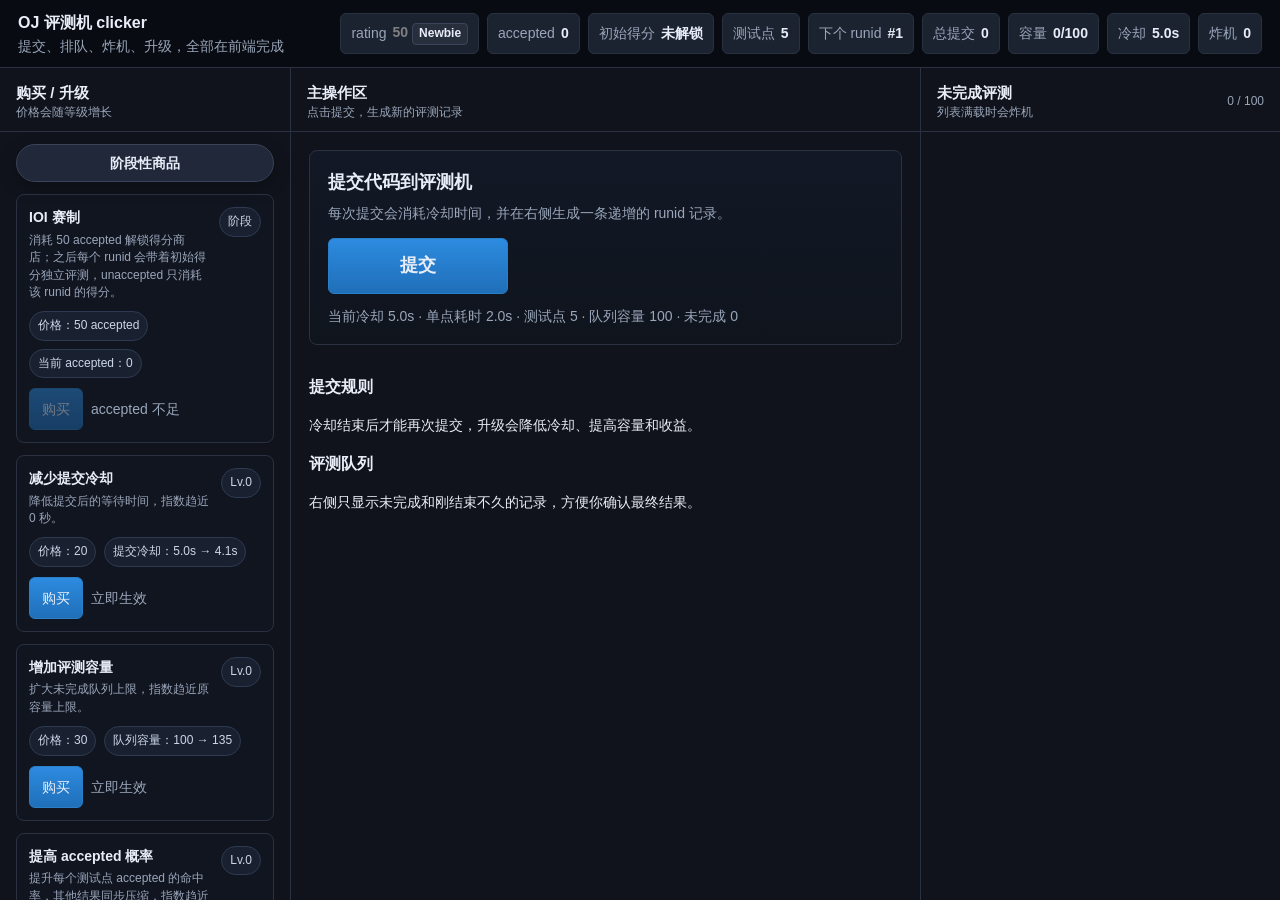
==== commit 575b4eb3: "feat: 更新测试点数量逻辑，优化得分系统和状态管理" ====
--- a/games/judge/index.html
+++ b/games/judge/index.html
@@ -457,9 +457,9 @@
 
   <script>
     (() => {
-      const STORAGE_KEY = 'oj-judge-clicker-save-v3';
+      const STORAGE_KEY = 'oj-judge-clicker-save-v4';
       const STATUS_STEPS = ['Waiting', 'Compiling', 'Running testcase'];
-      const TESTCASE_COUNT = 5;
+      const BASE_TESTCASE_COUNT = 5;
       const TESTCASE_BASE_MS = 2000;
       const ALL_ACCEPTED_BONUS = 20;
       const FINAL_RESULTS = [
@@ -499,7 +499,7 @@
         {
           key: 'testcase',
           title: '提高测试点 rating 收益',
-          desc: '提高每个 accepted 测试点和全通过额外奖励获得的 rating，指数趋近原收益上限。',
+          desc: '每升级一次，accepted 测试点 rating 奖励恒定 +1，上不封顶。',
           basePrice: 35,
           priceMul: 1.66,
           effect: level => `测试点收益：+${getTestcaseYield(level)} → +${getTestcaseYield(level + 1)} rating`
@@ -543,7 +543,7 @@
         totalSubmits: 0,
         nextSubmitAt: 0,
         nextBotSubmitAt: 0,
-        upgrades: { cooldown: 0, capacity: 0, accept: 0, testcase: 0, speed: 0, bot: 0 },
+        upgrades: { cooldown: 0, capacity: 0, accept: 0, testcase: 0, speed: 0, bot: 0, testcaseCount: 0 },
         queue: [],
         bombCount: 0,
         bombVisible: false,
@@ -673,7 +673,7 @@
       }
 
       function getTestcaseYield(level) {
-        return Math.floor(approachLimit(2, 26, level, 11 / 12));
+        return 2 + Math.max(0, Math.floor(Number(level) || 0));
       }
 
       function getAllAcceptedBonus(level) {
@@ -698,6 +698,14 @@
         return Math.ceil(75 * Math.pow(1.18, state.score || 0));
       }
 
+      function getTestcaseCountPrice() {
+        return Math.ceil(160 * Math.pow(1.35, state.upgrades.testcaseCount || 0));
+      }
+
+      function getTestcaseCount() {
+        return BASE_TESTCASE_COUNT + (state.upgrades.testcaseCount || 0);
+      }
+
       function canAfford(def) {
         return state.rating >= getPrice(def);
       }
@@ -708,6 +716,10 @@
 
       function canBuyScore() {
         return state.ioiEnabled && state.rating >= getScorePrice();
+      }
+
+      function canBuyTestcaseCount() {
+        return state.rating >= getTestcaseCountPrice();
       }
 
       function resultColor(result) {
@@ -762,6 +774,8 @@
           testcaseIndex: 0,
           acceptedCount: 0,
           unacceptedCount: 0,
+          scoreRemaining: state.ioiEnabled ? Math.max(0, Number(state.score) || 0) : 0,
+          testcaseCount: getTestcaseCount(),
           ratingEarned: 0,
           finalResult: null,
           finalAt: null,
@@ -821,23 +835,22 @@
               job.stageStartAt = now;
             } else {
               const result = pickTestcaseResult();
+              const testcaseCount = Math.max(1, Number(job.testcaseCount) || getTestcaseCount());
               if (result.key === 'accepted') {
                 const yieldValue = getTestcaseYield(state.upgrades.testcase || 0);
                 job.acceptedCount += 1;
                 addRating(yieldValue);
                 job.ratingEarned = Math.max(0, Number(job.ratingEarned) || 0) + yieldValue;
-                if (job.acceptedCount + job.unacceptedCount >= TESTCASE_COUNT) {
-                  finishJob(job, now, job.acceptedCount >= TESTCASE_COUNT ? 'accepted' : 'unaccepted');
+                if (job.acceptedCount + job.unacceptedCount >= testcaseCount) {
+                  finishJob(job, now, job.acceptedCount >= testcaseCount ? 'accepted' : 'unaccepted');
                   continue;
                 }
                 job.testcaseIndex += 1;
                 job.stageStartAt = now;
               } else if (state.ioiEnabled) {
-                if (state.score > 0) {
-                  state.score = Math.max(0, state.score - 1);
-                }
                 job.unacceptedCount += 1;
-                if (state.score <= 0 || job.acceptedCount + job.unacceptedCount >= TESTCASE_COUNT) {
+                job.scoreRemaining = Math.max(0, Number(job.scoreRemaining) || 0) - 1;
+                if (job.scoreRemaining <= 0 || job.acceptedCount + job.unacceptedCount >= testcaseCount) {
                   finishJob(job, now, 'unaccepted');
                   continue;
                 }
@@ -934,7 +947,9 @@
         const progress = clamp(elapsed / stageDuration, 0, 1);
         const stage = STATUS_STEPS[job.stageIndex] || 'Waiting';
         const nextStage = STATUS_STEPS[job.stageIndex + 1];
-        const detail = nextStage ? `${stage} → ${nextStage}` : `测试点 ${job.testcaseIndex + 1}/${TESTCASE_COUNT}${job.unacceptedCount ? ` · unaccepted ${job.unacceptedCount}` : ''}`;
+        const testcaseCount = Math.max(1, Number(job.testcaseCount) || getTestcaseCount());
+        const scoreText = state.ioiEnabled ? ` · runid 得分 ${formatNumber(Math.max(0, Number(job.scoreRemaining) || 0))}` : '';
+        const detail = nextStage ? `${stage} → ${nextStage}` : `测试点 ${job.testcaseIndex + 1}/${testcaseCount}${job.unacceptedCount ? ` · unaccepted ${job.unacceptedCount}` : ''}${scoreText}`;
         return {
           status: stage,
           detail,
@@ -986,7 +1001,7 @@
             <div class="upgrade-top">
               <div>
                 <h3>IOI 赛制</h3>
-                <div class="upgrade-desc">消耗 50 accepted 解锁得分商店；之后 unaccepted 会优先削减得分，不影响已获得的 rating 奖励。</div>
+                <div class="upgrade-desc">消耗 50 accepted 解锁得分商店；之后每个 runid 会带着初始得分独立评测，unaccepted 只消耗该 runid 的得分。</div>
               </div>
               <span class="badge">阶段</span>
             </div>
@@ -1003,27 +1018,49 @@
           return;
         }
 
-        const price = getScorePrice();
-        const node = document.createElement('div');
-        node.className = 'upgrade';
-        node.innerHTML = `
+        const scorePrice = getScorePrice();
+        const scoreNode = document.createElement('div');
+        scoreNode.className = 'upgrade';
+        scoreNode.innerHTML = `
           <div class="upgrade-top">
             <div>
-              <h3>得分</h3>
-              <div class="upgrade-desc">花费 rating 购买 +1 得分；评测出现 unaccepted 时会先消耗得分。</div>
+              <h3>初始得分</h3>
+              <div class="upgrade-desc">花费 rating 使每个新 runid 的初始得分 +1；该数值只会增加，不会被评测消耗。</div>
             </div>
             <span class="badge">当前 ${formatNumber(state.score)}</span>
           </div>
           <div class="upgrade-meta">
-            <span class="badge">价格：${formatNumber(price)} rating</span>
-            <span class="badge">效果：得分 +1</span>
+            <span class="badge">价格：${formatNumber(scorePrice)} rating</span>
+            <span class="badge">效果：新 runid 初始得分 +1</span>
           </div>
           <div class="upgrade-actions">
             <button class="primary" data-special="score" ${canBuyScore() ? '' : 'disabled'}>购买</button>
             <span class="hint">${canBuyScore() ? '立即生效' : 'rating 不足'}</span>
           </div>
         `;
-        el.upgrades.appendChild(node);
+        el.upgrades.appendChild(scoreNode);
+
+        const testcasePrice = getTestcaseCountPrice();
+        const testcaseNode = document.createElement('div');
+        testcaseNode.className = 'upgrade';
+        testcaseNode.innerHTML = `
+          <div class="upgrade-top">
+            <div>
+              <h3>增加测试点数量</h3>
+              <div class="upgrade-desc">花费 rating 使每个新 runid 的测试点数量 +1，价格逐级升高。</div>
+            </div>
+            <span class="badge">当前 ${formatNumber(getTestcaseCount())}</span>
+          </div>
+          <div class="upgrade-meta">
+            <span class="badge">价格：${formatNumber(testcasePrice)} rating</span>
+            <span class="badge">效果：测试点 ${formatNumber(getTestcaseCount())} → ${formatNumber(getTestcaseCount() + 1)}</span>
+          </div>
+          <div class="upgrade-actions">
+            <button class="primary" data-special="testcaseCount" ${canBuyTestcaseCount() ? '' : 'disabled'}>购买</button>
+            <span class="hint">${canBuyTestcaseCount() ? '立即生效' : 'rating 不足'}</span>
+          </div>
+        `;
+        el.upgrades.appendChild(testcaseNode);
       }
 
       function renderStats() {
@@ -1033,7 +1070,8 @@
         el.stats.innerHTML = `
           <div class="stat"><span class="stat-label">rating</span><b>${renderRatingStat()}</b></div>
           <div class="stat"><span class="stat-label">accepted</span><b>${formatNumber(state.accepted)}</b></div>
-          <div class="stat"><span class="stat-label">得分</span><b>${state.ioiEnabled ? formatNumber(state.score) : '未解锁'}</b></div>
+          <div class="stat"><span class="stat-label">初始得分</span><b>${state.ioiEnabled ? formatNumber(state.score) : '未解锁'}</b></div>
+          <div class="stat"><span class="stat-label">测试点</span><b>${formatNumber(getTestcaseCount())}</b></div>
           <div class="stat"><span class="stat-label">下个 runid</span><b>#${state.nextRunId}</b></div>
           <div class="stat"><span class="stat-label">总提交</span><b>${formatNumber(state.totalSubmits)}</b></div>
           <div class="stat"><span class="stat-label">容量</span><b>${currentPendingCount()}/${queueCapacity()}</b></div>
@@ -1050,7 +1088,7 @@
         el.submitBtn.textContent = canSubmit ? '提交' : `冷却中 ${Math.ceil(remain / 1000)}s`;
         const botLevel = state.upgrades.bot || 0;
         const botText = botLevel > 0 ? ` · bot 间隔 ${formatTestcaseDuration(getBotIntervalMs(botLevel))}` : '';
-        el.submitMeta.textContent = `当前冷却 ${formatCooldown(currentCooldown())} · 单点耗时 ${formatTestcaseDuration(getTestcaseDurationMs(state.upgrades.speed || 0))}${botText} · 队列容量 ${queueCapacity()} · 未完成 ${currentPendingCount()}`;
+        el.submitMeta.textContent = `当前冷却 ${formatCooldown(currentCooldown())} · 单点耗时 ${formatTestcaseDuration(getTestcaseDurationMs(state.upgrades.speed || 0))} · 测试点 ${getTestcaseCount()}${botText} · 队列容量 ${queueCapacity()} · 未完成 ${currentPendingCount()}`;
       }
 
       function renderQueue() {
@@ -1082,7 +1120,7 @@
             </div>
             <div class="progress"><i style="width:${view.progress}%"></i></div>
             <div class="list-item-footer">
-              <span>阶段：${STATUS_STEPS[job.stageIndex] || 'Finalizing'}${job.stageIndex >= 2 ? ` ${job.testcaseIndex + 1}/${TESTCASE_COUNT}` : ''}</span>
+              <span>阶段：${STATUS_STEPS[job.stageIndex] || 'Finalizing'}${job.stageIndex >= 2 ? ` ${job.testcaseIndex + 1}/${Math.max(1, Number(job.testcaseCount) || getTestcaseCount())}` : ''}</span>
               <span>已用时：${formatDuration(Math.max(0, now - job.createdAt))}</span>
             </div>
           `;
@@ -1128,6 +1166,10 @@
           if (!canBuyScore()) return;
           state.rating -= getScorePrice();
           state.score += 1;
+        } else if (key === 'testcaseCount') {
+          if (!canBuyTestcaseCount()) return;
+          state.rating -= getTestcaseCountPrice();
+          state.upgrades.testcaseCount = (state.upgrades.testcaseCount || 0) + 1;
         }
         saveState();
         renderAll();
@@ -1214,9 +1256,11 @@
         createdAt: Number(job.createdAt) || Date.now(),
         stageIndex: clamp(Number(job.stageIndex) || 0, 0, STATUS_STEPS.length - 1),
         stageStartAt: sanitizeStageStartAt(job),
-        testcaseIndex: clamp(Number(job.testcaseIndex) || 0, 0, TESTCASE_COUNT - 1),
-        acceptedCount: clamp(Number(job.acceptedCount) || 0, 0, TESTCASE_COUNT),
-        unacceptedCount: clamp(Number(job.unacceptedCount) || 0, 0, TESTCASE_COUNT),
+        testcaseIndex: clamp(Number(job.testcaseIndex) || 0, 0, Math.max(1, Number(job.testcaseCount) || getTestcaseCount()) - 1),
+        acceptedCount: clamp(Number(job.acceptedCount) || 0, 0, Math.max(1, Number(job.testcaseCount) || getTestcaseCount())),
+        unacceptedCount: clamp(Number(job.unacceptedCount) || 0, 0, Math.max(1, Number(job.testcaseCount) || getTestcaseCount())),
+        scoreRemaining: Math.max(0, Number(job.scoreRemaining) || 0),
+        testcaseCount: Math.max(1, Number(job.testcaseCount) || getTestcaseCount()),
         ratingEarned: Math.max(0, Number(job.ratingEarned) || 0),
         finalResult: job.finalResult || null,
         finalAt: Number(job.finalAt) || null,
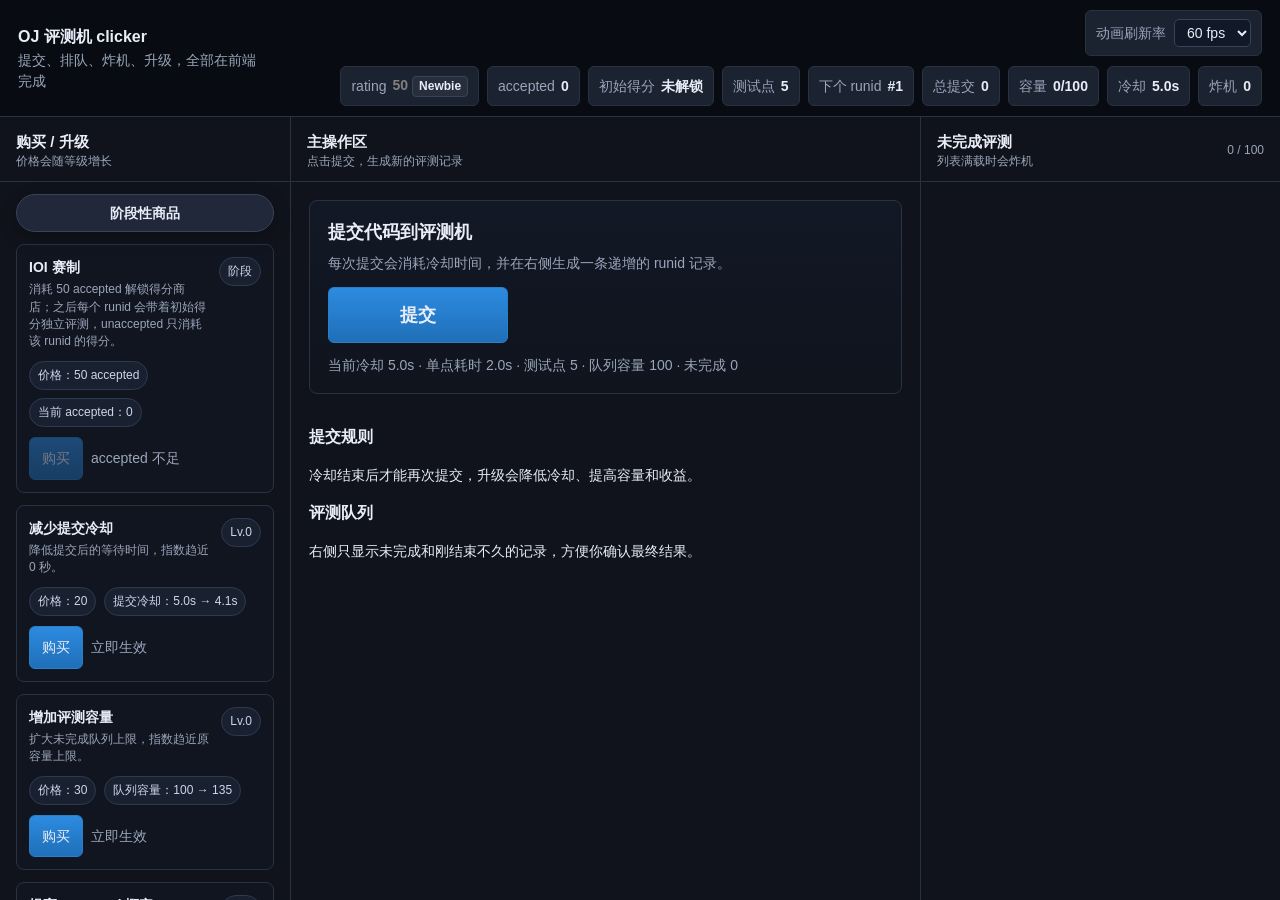
==== commit 40929dd1: "feat: 添加动画刷新率选择功能，优化界面交互和性能" ====
--- a/games/judge/index.html
+++ b/games/judge/index.html
@@ -34,7 +34,7 @@
       overflow: hidden;
     }
 
-    button, input { font: inherit; }
+    button, input, select { font: inherit; }
     button {
       border: 1px solid var(--line);
       background: #1a2130;
@@ -49,6 +49,33 @@
     button:disabled { opacity: .45; cursor: not-allowed; }
 
     .app { height: 100vh; display: flex; flex-direction: column; }
+    .topbar-actions {
+      display: flex;
+      align-items: center;
+      gap: 10px;
+      flex-wrap: wrap;
+      justify-content: flex-end;
+    }
+    .fps-switch {
+      display: inline-flex;
+      align-items: center;
+      gap: 8px;
+      padding: 8px 10px;
+      background: var(--chip);
+      border: 1px solid var(--line);
+      border-radius: 6px;
+      white-space: nowrap;
+    }
+    .fps-switch label { color: var(--muted); }
+    .fps-switch select {
+      min-width: 76px;
+      border: 1px solid var(--line-2);
+      border-radius: 5px;
+      background: #111827;
+      color: var(--text);
+      padding: 4px 8px;
+      cursor: pointer;
+    }
 
     .topbar {
       min-height: var(--topbar-h);
@@ -353,6 +380,9 @@
         align-items: flex-start;
         flex-direction: column;
       }
+      .topbar-actions {
+        justify-content: flex-start;
+      }
       .main {
         grid-template-columns: 1fr;
         grid-template-rows: auto auto auto;
@@ -376,7 +406,16 @@
         <strong>OJ 评测机 clicker</strong>
         <span>提交、排队、炸机、升级，全部在前端完成</span>
       </div>
-      <div class="stats" id="stats"></div>
+      <div class="topbar-actions">
+        <div class="fps-switch">
+          <label for="fpsSelect">动画刷新率</label>
+          <select id="fpsSelect" aria-label="动画刷新率">
+            <option value="60">60 fps</option>
+            <option value="30">30 fps</option>
+          </select>
+        </div>
+        <div class="stats" id="stats"></div>
+      </div>
     </header>
 
     <main class="main">
@@ -462,6 +501,7 @@
       const BASE_TESTCASE_COUNT = 5;
       const TESTCASE_BASE_MS = 2000;
       const ALL_ACCEPTED_BONUS = 20;
+      const FPS_OPTIONS = [60, 30];
       const FINAL_RESULTS = [
         { key: 'accepted', weight: 34, color: 'good' },
         { key: 'WA', weight: 22, color: 'warn' },
@@ -529,6 +569,7 @@
         submitMeta: document.getElementById('submitMeta'),
         queueList: document.getElementById('queueList'),
         queueCount: document.getElementById('queueCount'),
+        fpsSelect: document.getElementById('fpsSelect'),
         log: document.getElementById('log'),
         bombOverlay: document.getElementById('bombOverlay'),
         closeBomb: document.getElementById('closeBomb')
@@ -548,6 +589,7 @@
         bombCount: 0,
         bombVisible: false,
         log: [],
+        animationFps: 60,
         lastTickAt: Date.now()
       });
 
@@ -588,6 +630,7 @@
         merged.nextBotSubmitAt = Math.max(0, Number(merged.nextBotSubmitAt) || 0);
         merged.bombCount = Math.max(0, Number(merged.bombCount) || 0);
         merged.bombVisible = Boolean(merged.bombVisible);
+        merged.animationFps = FPS_OPTIONS.includes(Number(merged.animationFps)) ? Number(merged.animationFps) : 60;
         merged.lastTickAt = Number(merged.lastTickAt) || Date.now();
         return merged;
       }
@@ -669,7 +712,7 @@
       }
 
       function getAcceptChance(level) {
-        return approachLimit(0.34, 1, level, 0.9);
+        return approachLimit(0.8, 1, level, 0.9);
       }
 
       function getTestcaseYield(level) {
@@ -1148,6 +1191,11 @@
         el.bombOverlay.setAttribute('aria-hidden', String(!state.bombVisible));
       }
 
+      function renderFpsSwitch() {
+        if (!el.fpsSelect) return;
+        el.fpsSelect.value = String(FPS_OPTIONS.includes(Number(state.animationFps)) ? state.animationFps : 60);
+      }
+
       function renderAll() {
         renderUpgrades();
         renderStats();
@@ -1155,6 +1203,7 @@
         renderQueue();
         renderLog();
         renderBomb();
+        renderFpsSwitch();
       }
 
       function purchaseSpecial(key) {
@@ -1199,9 +1248,20 @@
         saveState();
       }
 
+      function loopFrame(now) {
+        const fps = FPS_OPTIONS.includes(Number(state.animationFps)) ? Number(state.animationFps) : 60;
+        const frameInterval = 1000 / fps;
+        const lastFrameAt = Number(state.lastFrameAt) || 0;
+        if (!lastFrameAt || now - lastFrameAt >= frameInterval) {
+          state.lastFrameAt = now - ((now - lastFrameAt) % frameInterval);
+          mainLoop();
+        }
+        timer = requestAnimationFrame(loopFrame);
+      }
+
       function startLoop() {
         if (!timer) {
-          timer = setInterval(mainLoop, 250);
+          timer = requestAnimationFrame(loopFrame);
         }
         if (!bootstrapped) {
           window.addEventListener('focus', mainLoop);
@@ -1223,6 +1283,16 @@
         if (!btn) return;
         purchaseUpgrade(btn.dataset.upgrade);
       });
+
+      if (el.fpsSelect) {
+        el.fpsSelect.addEventListener('change', () => {
+          const nextFps = Number(el.fpsSelect.value);
+          state.animationFps = FPS_OPTIONS.includes(nextFps) ? nextFps : 60;
+          state.lastFrameAt = 0;
+          saveState();
+          renderFpsSwitch();
+        });
+      }
 
       if (el.submitBtn) {
         el.submitBtn.addEventListener('click', () => {
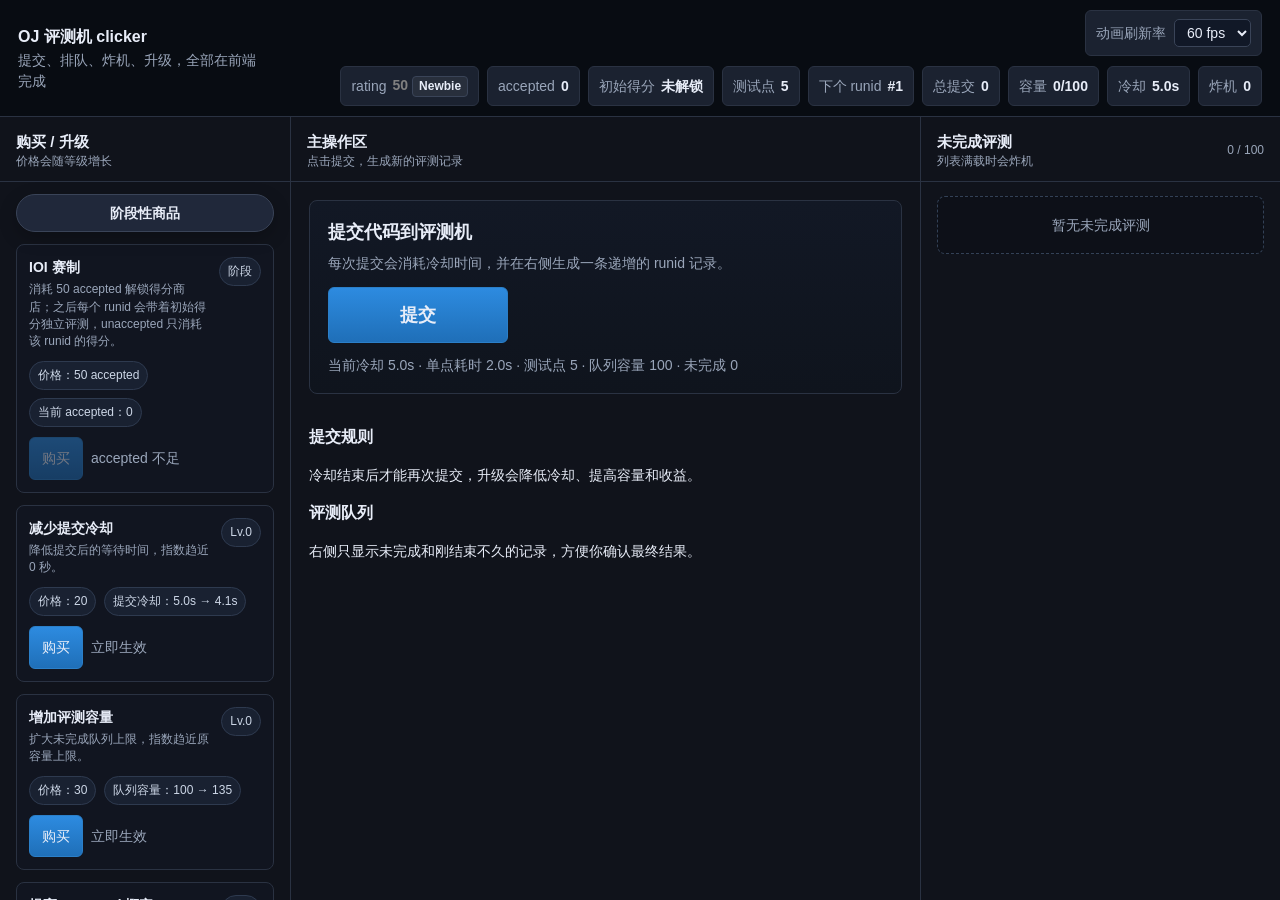
==== commit 9a08a4e5: "feat: 添加升级渲染签名逻辑，优化状态管理和渲染性能" ====
--- a/games/judge/index.html
+++ b/games/judge/index.html
@@ -586,6 +586,7 @@
         nextBotSubmitAt: 0,
         upgrades: { cooldown: 0, capacity: 0, accept: 0, testcase: 0, speed: 0, bot: 0, testcaseCount: 0 },
         queue: [],
+        finished: [],
         bombCount: 0,
         bombVisible: false,
         log: [],
@@ -596,6 +597,8 @@
       let state = loadState();
       let timer = null;
       let bootstrapped = false;
+      let lastUpgradeSignature = '';
+      let lastFrameAt = 0;
 
       function loadState() {
         try {
@@ -632,6 +635,7 @@
         merged.bombVisible = Boolean(merged.bombVisible);
         merged.animationFps = FPS_OPTIONS.includes(Number(merged.animationFps)) ? Number(merged.animationFps) : 60;
         merged.lastTickAt = Number(merged.lastTickAt) || Date.now();
+        delete merged.lastFrameAt;
         return merged;
       }
 
@@ -1196,8 +1200,22 @@
         el.fpsSelect.value = String(FPS_OPTIONS.includes(Number(state.animationFps)) ? state.animationFps : 60);
       }
 
+      function upgradeRenderSignature() {
+        return JSON.stringify({
+          rating: Math.floor(state.rating),
+          accepted: Math.floor(state.accepted),
+          score: Math.floor(state.score),
+          ioiEnabled: state.ioiEnabled,
+          upgrades: state.upgrades
+        });
+      }
+
       function renderAll() {
-        renderUpgrades();
+        const upgradeSignature = upgradeRenderSignature();
+        if (upgradeSignature !== lastUpgradeSignature) {
+          renderUpgrades();
+          lastUpgradeSignature = upgradeSignature;
+        }
         renderStats();
         renderSubmit();
         renderQueue();
@@ -1220,6 +1238,7 @@
           state.rating -= getTestcaseCountPrice();
           state.upgrades.testcaseCount = (state.upgrades.testcaseCount || 0) + 1;
         }
+        lastUpgradeSignature = '';
         saveState();
         renderAll();
       }
@@ -1233,6 +1252,7 @@
         state.rating -= price;
         state.upgrades[key] = level + 1;
         // logLine(`购买 ${def.title} Lv.${level + 1}`);
+        lastUpgradeSignature = '';
         saveState();
         renderAll();
       }
@@ -1251,9 +1271,11 @@
       function loopFrame(now) {
         const fps = FPS_OPTIONS.includes(Number(state.animationFps)) ? Number(state.animationFps) : 60;
         const frameInterval = 1000 / fps;
-        const lastFrameAt = Number(state.lastFrameAt) || 0;
+        if (!Number.isFinite(lastFrameAt) || lastFrameAt < 0 || lastFrameAt > now) {
+          lastFrameAt = 0;
+        }
         if (!lastFrameAt || now - lastFrameAt >= frameInterval) {
-          state.lastFrameAt = now - ((now - lastFrameAt) % frameInterval);
+          lastFrameAt = now - ((now - lastFrameAt) % frameInterval);
           mainLoop();
         }
         timer = requestAnimationFrame(loopFrame);
@@ -1266,7 +1288,10 @@
         if (!bootstrapped) {
           window.addEventListener('focus', mainLoop);
           document.addEventListener('visibilitychange', () => {
-            if (!document.hidden) mainLoop();
+            if (!document.hidden) {
+              lastFrameAt = 0;
+              mainLoop();
+            }
           });
           window.addEventListener('beforeunload', saveState);
           bootstrapped = true;
@@ -1288,7 +1313,7 @@
         el.fpsSelect.addEventListener('change', () => {
           const nextFps = Number(el.fpsSelect.value);
           state.animationFps = FPS_OPTIONS.includes(nextFps) ? nextFps : 60;
-          state.lastFrameAt = 0;
+          lastFrameAt = 0;
           saveState();
           renderFpsSwitch();
         });
